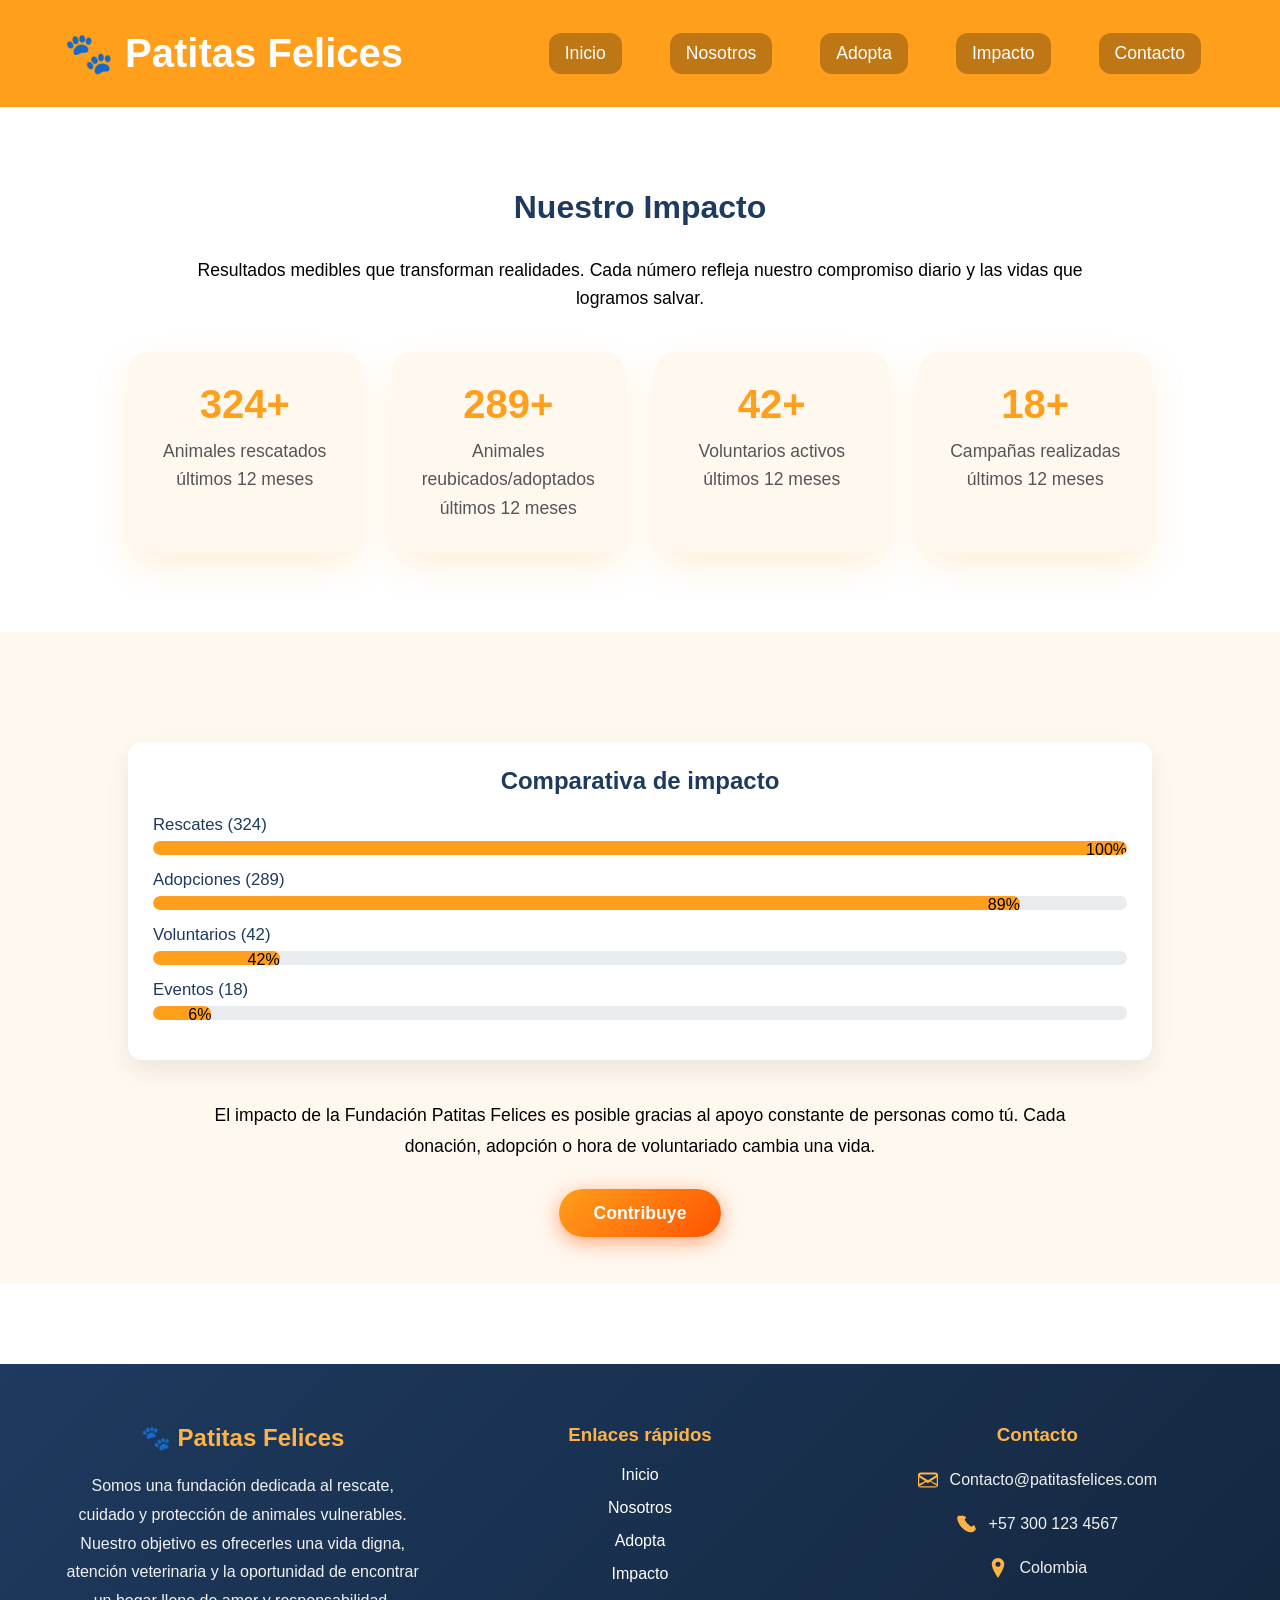
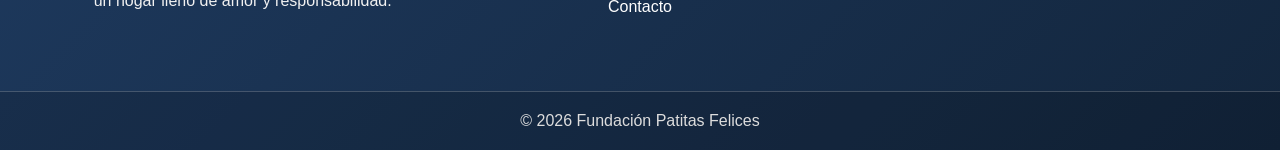
==== impacto.html @ 43687f32 "Add files via upload" ====
<!DOCTYPE html>
<html lang="en">
<head>
    <meta charset="UTF-8">
    <meta name="viewport" content="width=device-width, initial-scale=1.0">
    <title>Nuestro Impacto | Patitas Felices</title>
    <link rel="stylesheet" href="styles.css">
</head>
<body>
    <header>
        <div class="logo" id="inicio">
            <h2>🐾 Patitas Felices</h2>
    
            <nav class="nav-links">
                <a href="index.html">Inicio</a>
                <a href="nosotros.html">Nosotros</a>
                <a href="adopta.html">Adopta</a>
                <a href="impacto.html">Impacto</a>
                <a href="contacto.html">Contacto</a>
            </nav>
        </div>
    </header>

    <section class="impacto">
        <h2>Nuestro Impacto</h2>

        <p>Resultados medibles que transforman realidades. 
        Cada número refleja nuestro compromiso diario y las vidas que logramos salvar.</p>
        
        <div class="estadisticas">
    
            <div class="dato">
                <h3>324+</h3>
                <p>Animales rescatados</p>
                <p>últimos 12 meses</p>
            </div>
    
            <div class="dato">
                <h3>289+</h3>
                <p>Animales reubicados/adoptados</p>
                <p>últimos 12 meses</p>
            </div>
    
            <div class="dato">
                <h3>42+</h3>
                <p>Voluntarios activos</p>
                <p>últimos 12 meses</p>
            </div>
    
            <div class="dato">
                <h3>18+</h3>
                <p>Campañas realizadas</p>
                <p>últimos 12 meses</p>
            </div>
    
        </div>
    </section>

    <section>
        <div class="contenedor">
            <div class="grafica">

                <h2>Comparativa de impacto</h2>
                <div class="bar-row">
                <div class="bar-label">Rescates (324)</div>
                <div class="bar">
                <div class="bar-fill" style="width:100%">100%</div>
                </div>
                </div>
        
                <div class="bar-row">
                <div class="bar-label">Adopciones (289)</div>
                <div class="bar">
                <div class="bar-fill" style="width:89%">89%</div>
                </div>
                </div>
        
                <div class="bar-row">
                <div class="bar-label">Voluntarios (42)</div>
                <div class="bar">
                <div class="bar-fill" style="width:13%">42%</div>
                </div>
                </div>
        
                <div class="bar-row">
                <div class="bar-label">Eventos (18)</div>
                <div class="bar">
                    <div class="bar-fill" style="width:6%">6%</div>
                </div>
                </div>
        
            </div>
        
            <section class="parrafo">
                <p>
                El impacto de la Fundación Patitas Felices es posible gracias al apoyo constante de personas como tú.
                Cada donación, adopción o hora de voluntariado cambia una vida.
                </p>
                <a href="#f" class="btn">Contribuye</a>
            </section>
            </div>
        </div>
    </section>


    <footer>

        <div class="footer-container">
    
            <div class="footer-info">
    
                <h2>🐾 Patitas Felices</h2>
    
                <p>
                    Somos una fundación dedicada al rescate, cuidado y protección de animales vulnerables. Nuestro objetivo es ofrecerles una vida digna, atención veterinaria y la oportunidad de encontrar un hogar lleno de amor y responsabilidad.
                </p>
    
            </div>
    
            <div class="footer-links">
    
                <h3>Enlaces rápidos</h3>
    
                <a href="#inicio">Inicio</a>
                <a href="nosotros.html">Nosotros</a>
                <a href="adopta.html">Adopta</a>
                <a href="impacto.html">Impacto</a>
                <a href="contacto.html">Contacto</a>
    
            </div>
    
            <div class="footer-contacto">
    
                <h3>Contacto</h3>
    
                <p><svg xmlns="http://www.w3.org/2000/svg" 
                    width="20" 
                    height="20" 
                    fill="currentColor" 
                    viewBox="0 0 16 16">
                    
                    <path d="M0 4a2 2 0 0 1 2-2h12a2 2 0 0 1 2 2v8a2 2 0 0 1-2 2H2a2 2 0 0 1-2-2V4zm2-.5a.5.5 0 0 0-.5.5v.217l6.5 4.062 6.5-4.062V4a.5.5 0 0 0-.5-.5H2zm13 2.383-4.708 2.942L15 11.117V5.883zm-.034 6.634-5.396-3.372L8 10.583l-1.57-.938-5.396 3.372A.5.5 0 0 0 2 13h12a.5.5 0 0 0 .966-.483zM1 11.117l4.708-2.292L1 5.883v5.234z"/>
                    
                    </svg> Contacto@patitasfelices.com</p>
    
                <p><svg xmlns="http://www.w3.org/2000/svg" 
                    width="20" 
                    height="20" 
                    fill="currentColor" 
                    viewBox="0 0 16 16">
                    
                    <path d="M3.654 1.328a.678.678 0 0 1 .737-.168l2.522 1.01c.329.132.445.515.27.806l-1.07 1.61a11.72 11.72 0 0 0 5.516 5.516l1.61-1.07c.291-.175.674-.059.806.27l1.01 2.522a.678.678 0 0 1-.168.737l-1.272 1.272c-.74.74-1.846 1.065-2.877.702C6.548 14.547 1.453 9.452.298 4.177c-.363-1.03-.038-2.137.702-2.877L3.654 1.328z"/>
                    
                    </svg> +57 300 123 4567</p>
    
                <p><svg xmlns="http://www.w3.org/2000/svg" 
                    width="20" 
                    height="20" 
                    fill="currentColor" 
                    viewBox="0 0 16 16">
                    
                    <path d="M8 0a5 5 0 0 0-5 5c0 3.5 5 11 5 11s5-7.5 5-11a5 5 0 0 0-5-5zm0 7a2 2 0 1 1 0-4 2 2 0 0 1 0 4z"/>
                    
                    </svg> Colombia</p>
    
            </div>
    
        </div>
    
        <div class="footer-copy">
    
            <p>
                © 2026 Fundación Patitas Felices
            </p>
    
        </div>
    
    </footer>

</body>
</html>
---- styles.css ----
*{
    margin: 0;
    padding: 0;
    box-sizing: border-box;
    font-family: "Poppins", sans-serif;
}

.logo{
    display: flex;
    justify-content: space-between;
    align-items: center;
    padding: 18px 5%;
    background-color: #FF9F1C;
    border-bottom: 2px solid #ffffff;
    animation: bajar 0.8s ease;
    transition: all 0.3s ease;
}

.logo h2{
    display: inline-block;
    font-size: 2.5rem;
    font-weight: 700;
    color: white;
    cursor: pointer;
    transition: 0.3s;
}

.logo h2:hover{
    transform: scale(1.2);
}

.nav-links{
    display: flex;
    gap: 18px;
    flex-wrap: wrap;
}

.nav-links a{
    color: white;
    background-color: rgba(0, 0, 0, 0.25);
    text-decoration: none;
    font-weight: 500;
    font-size: 1.1rem;
    border-radius: 12px;
    padding: 10px 16px;
    margin: 15px;
    transition: 0.3s;
}

.nav-links a:hover{
    transform: translateY(-8px);
    background-color: #1E3A5F;
    box-shadow: 0 5px 15px rgba(0,0,0,0.2);
}

.banner{
    position: relative;
    height: 90vh;
    display: flex;
    justify-content: center;
    align-items: center;
    text-align: center;
    color: #ffffff;
}

.banner-img{
    position: absolute;
    width: 100%;
    height: 100%;
    object-fit: cover;
}

.overlay{
    position: absolute;
    width: 100%;
    height: 100%;
    background-color: rgba(0,0,0,0.5);
}

.banner-texto{
    position: relative;
    padding: 3rem 2rem;
    border-radius: 2rem;
    max-width: 750px;
}

.banner-texto h1{
    font-size: 2.2rem;
    margin-bottom: 1rem;
    color: #ffffff;
}

.banner-texto p{
    font-size: 1.2rem;
    margin-bottom: 2rem;
    color: #f1f1f1;
}

.btn{
    text-decoration: none;
    font-size: 1.1rem;
    font-weight: bold;
    color: white;
    background: linear-gradient(135deg, #FF9F1C, #ff5400);
    padding: 14px 35px;
    border-radius: 3rem;
    transition: 0.3s;
    box-shadow: 0 5px 20px rgba(255, 84, 0, 0.5);
}

.btn:hover{
    background: linear-gradient(135deg, #ffb347, #ff3c00);
}
.resumen{
    padding: 80px 10%;
    text-align: center;
    background: #fff8ef;
}

.resumen h2{
    color: #1E3A5F;
    margin-bottom: 20px;
    font-size: 2rem;
}

.resumen p{
    max-width: 900px;
    margin: auto;
    line-height: 1.8;
    font-size: 1.1rem;
}

.acciones{
    padding: 80px 10%;
    text-align: center;
}

.acciones h2{
    margin-bottom: 30px;
    color: #1E3A5F;
}

.acciones-grid{
    display: flex;
    justify-content: center;
    gap: 20px;
    flex-wrap: wrap;
}

.acciones-grid a{
    text-decoration: none;
    background: linear-gradient(135deg,#FF9F1C,#ffb347);
    color: white;
    padding: 15px 25px;
    border-radius: 15px;
    font-weight: 600;
    transition: .3s;
}

.acciones-grid a:hover{
    background: #1E3A5F;
    transform: translateY(-5px);
}

.mision-vision{
    display: flex;
    gap: 30px;
    flex-wrap: wrap;
    padding: 80px 10%;
    background: linear-gradient(180deg, #fff8ef, #ffffff);
}

.mision,
.vision{
    flex: 1;
    min-width: 300px;
    background: linear-gradient(135deg,#ffffff,#fff8ef);
    padding: 35px;
    border-radius: 20px;
    box-shadow: 0 10px 25px rgba(0,0,0,.1);
    transition: .4s;
}

.mision:hover,
.vision:hover{
    transform: translateY(-10px);
    box-shadow: 0 15px 35px rgba(255,159,28,.25);
}

.mision h2,
.vision h2{
    color: #1E3A5F;
    margin-bottom: 20px;
    font-size: 2rem;
    text-align: center;
}

.mision p,
.vision p{
    line-height: 1.8;
    font-size: 1.05rem;
    color: #555;
    text-align: center;
}

.acciones-grid a,
.mision h2,
.vision h2{
    display: flex;
    align-items: center;
    justify-content: center;
    gap: 10px;
}

.acciones-grid svg{
    flex-shrink: 0;
}

.mision h2 svg,
.vision h2 svg{
    transition: .3s;
}

.mision:hover h2 svg,
.vision:hover h2 svg{
    transform: scale(1.15);
}

.carrusel{
    overflow: hidden;
    background: #fff8ef;
    padding: 80px 0;
}

.carrusel h2{
    text-align: center;
    margin-bottom: 30px;
    color: #1E3A5F;
    font-size: 2rem;
}

.slides{
    display: flex;
    width: 300%;
    animation: slide 12s infinite;
}

.slide{
    width: 100%;
    position: relative;
    flex: 0 0 33.333%;
}

.slide img{
    width: 100%;
    height: 500px;
    object-fit: cover;
}

.slide h3{
    position: absolute;
    bottom: 30px;
    left: 50%;
    transform: translateX(-50%);
    background: rgba(0,0,0,.6);
    color: white;
    padding: 15px 25px;
    border-radius: 10px;
}

.testimonios{
    padding: 80px 10%;
    background: #ffffff;
}

.testimonios h2{
    text-align: center;
    margin-bottom: 40px;
    color: #1E3A5F;
    font-size: 2rem;
}

.testimonios-grid{
    display: flex;
    gap: 25px;
    flex-wrap: wrap;
}

.testimonio{
    flex: 1;
    min-width: 280px;
    background: white;
    padding: 25px;
    border-radius: 15px;
    box-shadow: 0 15px 35px rgba(255,159,28,.25);
    transition: .3s;
}

.testimonio:hover{
    transform: translateY(-8px);
}

.testimonio h4{
    margin-top: 15px;
    color: #FF9F1C;
}

#galeria h2{
    text-align: center;
    color: #1E3A5F;
    font-size: 2rem;
    margin-bottom: 50px;
}

@keyframes slide{

    0%,30%{
        transform: translateX(0);
    }

    33%,63%{
        transform: translateX(-33.33%);
    }

    66%,100%{
        transform: translateX(-66.66%);
    }
}

img {
    display: block;
    max-width: 100%;
    height: auto;
}

.container{
    display: grid;
    place-items: center;
    margin-inline: 1.5rem;
    padding-block: 2rem;
}

.card__container{
    display: grid;
    grid-template-columns: repeat(4, 1fr);
    gap: 2rem;
    justify-items: center;
}

.card__article{
    position: relative;
    overflow: hidden;
    height: 420px;
    transition: .3s;
}
.card__article:hover{
    transform: translateY(-8px);
}

.card__img{
    width: 328px;
    height: 400px;
    object-fit: cover;
    border-radius: 1.5rem;
    box-shadow: 0 8px 20px rgba(0,0,0,.15);
}

.card__img:hover{
    opacity: .9;
}

.card__data{
    width: 85%;
    background-color: rgba(255,255,255,.95);
    padding: 1rem;
    border-radius: 1rem;
    position: absolute;
    left: 50%;
    bottom: -120px;
    transform: translateX(-50%);
    text-align: center;
    transition: .4s;
    box-shadow: 0 10px 25px rgba(0,0,0,.15);
}

.card__description{
    display: block;
    font-size: .9rem;
    color: #666;
    margin-bottom: .5rem;
    letter-spacing: .3px;
}

.card__title{
    font-size: 1.6rem;
    font-weight: 700;
    color: #222;
    margin-bottom: 1rem;
}

.card__button{
    background: linear-gradient(135deg, #FF9F1C, #ffbf69);
    color: #fff;
    text-decoration: none;
    padding: 12px 24px;
    border-radius: 999px;
    font-size: .95rem;
    font-weight: 600;
    transition: all .3s ease;
    box-shadow: 0 5px 15px rgba(255,159,28,0.4);
}

.card__button:hover{
    transform: scale(1.05);
    background: linear-gradient(135deg, #ff9100, #ffb347);
    box-shadow: 0 8px 20px rgba(255,159,28,0.5);
}

.card__article:hover .card__data{
    bottom: 15px;
}


footer{
    width: 100%;
    background: linear-gradient(135deg, #1E3A5F, #13263d);
    color: white;
    margin-top: 80px;
}

.footer-container{
    width: 100%;
    max-width: 1400px;
    margin: auto;
    display: grid;
    grid-template-columns: repeat(auto-fit, minmax(250px,1fr));
    gap: 40px;
    padding: 60px 5%;
}

.footer-container h2,
.footer-container h3{
    margin-bottom: 20px;
    color: #FFB347;
    text-align: center;
}

.footer-container h2:hover{
    transform: scale(1.2);
}

.footer-container p{
    line-height: 1.8;
    color: #f1f1f1;
    text-align: center;
}

.footer-links a{
    display: block;
    text-decoration: none;
    color: white;
    margin-bottom: 15px;
    transition: .3s;
    text-align: center;
}

.footer-links a:hover{
    color: #FFB347;
    transform: translateX(5px);
}

.footer-contacto p{
    display: flex;
    justify-content: center;
    align-items: center;
    gap: 12px;
    margin-bottom: 15px;
}

.footer-contacto svg{
    color: #FFB347;
}

.footer-copy{
    width: 100%;
    border-top: 1px solid rgba(255,255,255,.2);
    text-align: center;
    padding: 20px;
    background: rgba(0,0,0,.15);
}

.footer-copy p{
    color: #ddd;
}

.footer-contacto p{
    display: flex;
    align-items: center;
    justify-content: center;
    gap: 12px;
    margin-bottom: 15px;
}

.footer-contacto svg{
    color: #FFB347;
    transition: 0.3s;
}

.footer-contacto p:hover{
    color: #FFB347 ;
}

.footer-contacto p:hover svg{
    transform: scale(1.6) rotate(2deg);
}

.catalogo-titulo{
    text-align: center;
    padding: 50px 20px;
}

.catalogo-titulo h1{
    font-size: 3rem;
    color: #1E3A5F;
    margin-bottom: 15px;
}

.catalogo-titulo p{
    color: #666;
    font-size: 1.1rem;
}

.estado{
    display: inline-block;
    padding: 6px 14px;
    border-radius: 20px;
    font-size: .8rem;
    font-weight: 600;
    margin-bottom: 10px;
    color: white;
}

.disponible{
    background: #28a745;
}

.adoptado{
    background: #dc3545;
}

.banner-contacto {
    background: linear-gradient(135deg, #1E3A5F, #13263d);
    padding: 120px 10%;
    text-align: center;
    color: white;
}

.banner-contacto h1 {
    font-size: 3rem;
    margin-bottom: 20px;
}

.banner-contacto p {
    font-size: 1.2rem;
    max-width: 700px;
    margin: 0 auto;
}

.contacto-info {
    padding: 80px 10%;
    background: #fff8ef;
}

.contacto-info h2 {
    text-align: center;
    color: #1E3A5F;
    margin-bottom: 40px;
    font-size: 2rem;
}

.contacto-grid {
    display: flex;
    gap: 25px;
    flex-wrap: wrap;
    justify-content: center;
}

.contacto-card {
    flex: 1;
    min-width: 280px;
    background: #ffffff;
    padding: 30px;
    border-radius: 20px;
    text-align: center;
    box-shadow: 0 5px 20px rgba(0,0,0,0.1);
    transition: transform 0.3s ease;
}

.contacto-card:hover {
    transform: translateY(-8px);
}

.contacto-card h3 {
    color: #FF9F1C;
    margin-bottom: 15px;
}

.contacto-card p {
    line-height: 1.8;
}

.formulario-contacto {
    padding: 80px 10%;
}

.formulario-contacto h2 {
    text-align: center;
    color: #1E3A5F;
    margin-bottom: 40px;
    font-size: 2rem;
}

.contact-form {
    max-width: 750px;
    margin: 0 auto;
    background: #ffffff;
    padding: 40px;
    border-radius: 20px;
    box-shadow: 0 10px 30px rgba(0,0,0,0.1);
}

.input-group {
    display: flex;
    flex-direction: column;
    margin-bottom: 20px;
}

.input-group label {
    margin-bottom: 8px;
    font-weight: 600;
    color: #1E3A5F;
}

.input-group input,
.input-group textarea,
.input-group select {
    padding: 15px;
    border: 2px solid #e5e5e5;
    border-radius: 12px;
    font-size: 1rem;
    transition: border-color 0.3s ease, box-shadow 0.3s ease;
}

.input-group input:focus,
.input-group textarea:focus,
.input-group select:focus {
    border-color: #FF9F1C;
    outline: none;
    box-shadow: 0 0 10px rgba(255,159,28,0.3);
}

input:required:placeholder-shown,
textarea:required:placeholder-shown,
select:required:invalid{
    border: 2px solid #dc3545;
}

input:valid,
textarea:valid,
select:valid{
    border: 2px solid #28a745;
}

.error{
    border:2px solid #dc3545 !important;
}

.success{
    border:2px solid #28a745 !important;
}
.contact-form .btn {
    width: 100%;
    border: none;
    cursor: pointer;
    margin-top: 10px;
    padding: 15px;
    border-radius: 12px;
    background: linear-gradient(135deg, #FF9F1C, #ffb347);
    color: white;
    font-weight: 600;
    transition: transform 0.3s ease, background 0.3s ease;
}

.contact-form .btn:hover {
    transform: translateY(-3px);
}

.voluntariado {
    padding: 80px 10%;
    background: #fff8ef;
}

.voluntariado h2 {
    text-align: center;
    color: #1E3A5F;
    margin-bottom: 40px;
    font-size: 2rem;
}

.voluntariado-grid {
    display: flex;
    gap: 25px;
    flex-wrap: wrap;
}

.voluntariado-card {
    flex: 1;
    min-width: 300px;
    background: #ffffff;
    padding: 35px;
    border-radius: 20px;
    box-shadow: 0 5px 20px rgba(0,0,0,0.1);
    transition: transform 0.3s ease;
}

.voluntariado-card:hover {
    transform: translateY(-8px);
    background: #1E3A5F;
    color: white;
}

.voluntariado-card h3 {
    color: #FF9F1C;
    margin-bottom: 15px;
}

.voluntariado-card p {
    line-height: 1.8;
}

.redes-sociales {
    padding: 80px 10%;
}

.redes-sociales h2 {
    text-align: center;
    color: #1E3A5F;
    margin-bottom: 40px;
    font-size: 2rem;
}

.redes-grid {
    display: flex;
    justify-content: center;
    gap: 20px;
    flex-wrap: wrap;
}

.redes-grid a {
    text-decoration: none;
    color: white;
    background: linear-gradient(135deg, #FF9F1C, #ffb347);
    padding: 15px 25px;
    border-radius: 15px;
    font-weight: 600;
    transition: transform 0.3s ease, background 0.3s ease;
}

.redes-grid a:hover {
    background: #1E3A5F;
    transform: translateY(-5px);
}

a svg{
    margin-right: 8px;
    vertical-align: middle;
}

.banner-nosotros {
    background: linear-gradient(135deg, #1E3A5F, #13263d);
    padding: 120px 10%;
    text-align: center;
    color: white;
}

.banner-nosotros h1 {
    font-size: 3rem;
    margin-bottom: 15px;
}

.banner-nosotros p {
    font-size: 1.2rem;
    max-width: 700px;
    margin: 0 auto;
}

.historia {
    padding: 80px 10%;
    text-align: center;
    background: #fff8ef;
}

.historia h2 {
    color: #1E3A5F;
    margin-bottom: 20px;
    font-size: 2rem;
}

.historia p {
    max-width: 800px;
    margin: 0 auto;
    line-height: 1.8;
}

.mision-vision {
    padding: 80px 10%;
    display: flex;
    gap: 25px;
    flex-wrap: wrap;
    justify-content: center;
    background: white;
}

.mision-vision .card {
    flex: 1;
    min-width: 300px;
    background: #fff8ef;
    padding: 30px;
    border-radius: 20px;
    box-shadow: 0 5px 20px rgba(0,0,0,0.1);
    transition: transform 0.3s ease;
    text-align: center;
}

.mision-vision .card:hover {
    transform: translateY(-8px);
}

.mision-vision h2 {
    color: #FF9F1C;
    margin-bottom: 15px;
}

.mision-vision p {
    line-height: 1.8;
}

.valores {
    padding: 80px 10%;
    background: #fff8ef;
    text-align: center;
    list-style: none;
}

.valores h2 {
    color: #1E3A5F;
    margin-bottom: 30px;
    font-size: 2rem;
}

.valores ul {
    list-style: none;
    padding: 0;
    max-width: 500px;
    margin: 0 auto;
}

.valores li {
    background: white;
    margin-bottom: 15px;
    padding: 15px;
    border-radius: 12px;
    box-shadow: 0 5px 15px rgba(0,0,0,0.08);
    font-size: 1.1rem;
    transition: all 0.3s ease;
    cursor: pointer;
}

.valores li:hover {
    transform: translateY(-5px);
    color: white;
}

.valor-amor:hover {
    background: #ff4d6d;
}

.valor-solidaridad:hover {
    background: #4895ef;
}

.valor-responsabilidad:hover {
    background: #274c77;
}

.valor-respeto:hover {
    background: #40916c;
}

.valor-compromiso:hover {
    background: #ffb347;
}

.trabajo {
    padding: 80px 10%;
    background: #fff8ef;
    text-align: center;
}

.trabajo h2 {
    color: #1E3A5F;
    margin-bottom: 20px;
    font-size: 2rem;
}

.trabajo p {
    max-width: 800px;
    margin: 0 auto;
    line-height: 1.8;
}
.adopcion h2{
    color: #1E3A5F;
    margin-bottom: 20px;
    font-size: 2rem;
}
.adopcion{
    padding: 80px 10%;
    background: #fff8ef;
    text-align: center;
}

.pasos-adopcion{
    display: flex;
    gap: 20px;
    flex-wrap: wrap;
    margin-top: 40px;
}

.paso{
    flex: 1;
    min-width: 220px;
    background: white;
    padding: 25px;
    border-radius: 20px;
    box-shadow: 0 5px 15px rgba(0, 0, 0, 0.1);
    transition: .3s;
}
.paso:hover{
    transform: translateY(-10px);
}
.paso h3{
    color: #ffb347;
}
.paso p{
    font-size: 1.1rem;
    max-width: 900px;
}

.perfil-animal{
    display:flex;
    gap:50px;
    padding:80px 10%;
    flex-wrap:wrap;
    align-items:center;
}

.perfil-img{
    flex:1;
    min-width:350px;
}

.perfil-img img{
    width:100%;
    border-radius:20px;
    box-shadow:0 10px 25px rgba(0,0,0,.15);
}

.info-animal{
    flex:1;
    min-width:350px;
}

.info-animal h1{
    color:#1E3A5F;
    margin:20px 0;
    font-size:3rem;
}

.info-animal p{
    line-height:1.8;
    margin-bottom:25px;
    font-size: 1.1rem;
    max-width: 900px;
}

.caracteristicas{
    display:grid;
    grid-template-columns:repeat(auto-fit,minmax(200px,1fr));
    gap:15px;
    margin-bottom:30px;
}

.caracteristica{
    background:#fff8ef;
    padding:15px;
    border-radius:12px;
    font-size: 1.1rem;
    transition: .3s;
}
.caracteristica strong{
    color:  #ffb347;
}
.caracteristica:hover{
    transform: translateY(-5px);
    background:#eff6ff;
}


@keyframes bajar {
    from {
    opacity: 0;
    transform: translateY(-40px);
    }
    to {
    opacity: 1;
    transform: translateY(0);
    }
}

@keyframes show-data {
    50% {
        transform: translateY(-10rem);
    }

    100% {
        transform: translateY(-7rem);
    }
}


@media screen and (max-width: 768px){

    .logo{
        flex-direction: column;
        padding: 15px;
        text-align: center;
    }

    .logo h2{
        font-size: 2rem;
        margin-bottom: 10px;
    }

    .nav-links{
        justify-content: center;
    }

    .nav-links a{
        margin: 5px;
        padding: 8px 12px;
        font-size: .95rem;
    }

    .banner{
        height: 70vh;
    }

    .banner-texto{
        padding: 2rem 1rem;
    }

    .banner-texto h1{
        font-size: 2rem;
    }

    .banner-texto p{
        font-size: 1rem;
    }

    .slide img{
        height: 250px;
    }

    .slide h3{
        font-size: .9rem;
        padding: 10px 15px;
    }

    .card__container{
        grid-template-columns: 1fr;
    }

    .card__article{
        margin: auto;
    }

    .footer-contacto p{
        justify-content: center;
    }

    .banner-contacto h1{
        font-size: 2.2rem;
    }

    .contacto-grid,
    .voluntariado-grid{
        flex-direction: column;
    }

    .contacto-card,
    .voluntariado-card{
        width: 100%;
    }
}

@media screen and (min-width: 1120px){

    .card__container{
        grid-template-columns: repeat(4, 1fr);
    }

    .card__img{
        width: 348px;
        height: 400px;
        object-fit: cover;
    }

    .card__data{
        width: 316px;
        padding-inline: 2.5rem;
    }
}

@media screen and (min-width:769px) and (max-width:1119px){

    .card__container{
        grid-template-columns: repeat(2,1fr);
        column-gap: 2rem;
    }

    .card__article{
        margin: auto;
    }

}

@media screen and (max-width: 340px) {

    .container {
        margin-inline: 1rem;
    }

    .card__data {
        width: 250px;
        padding: 1rem;
    }
}

.impacto{
    padding: 80px 10%;
    background: #fff;
    text-align: center;
}

.impacto h2{
    color: #1E3A5F;
    margin-bottom: 30px;
    font-size: 2rem;
}

.impacto p{
    margin: 0 auto;
    max-width: 900px;
    line-height: 1.6;
    font-size: 1.1rem;
}


.estadisticas{
    display: grid;
    grid-template-columns: repeat(auto-fit, minmax(200px, 1fr));
    gap: 30px;
    margin-top: 40px;
}

.dato{
    background: #fff8ef;
    padding: 30px;
    border-radius: 20px;
    box-shadow: 0 15px 35px rgba(255,159,28,.15);
    transition: 0.3s ease;
}

.dato:hover{
    transform: translateY(-20px);
    background: rgba(31, 59, 97, 0.08);
    box-shadow: 0 10px 25px rgba(0,0,0,0.08);
}

.dato h3{
    color: #FF9F1C;
    font-size: 2.5rem;
    margin-bottom: 10px;
}

.dato p{
    color: #555;
}


.contenedor{
    padding: 60px 10%;
    background: #fff8ef;
}


.grafica{
    margin-top: 50px;
    background: white;
    padding: 25px;
    border-radius: 14px;
    transition: 0.3s ease;
    box-shadow: 0 10px 25px rgba(0,0,0,0.08);
}

.grafica:hover{
    transform: translateY(-10px);
    box-shadow: 0 15px 30px rgba(30, 58, 95, 0.15);
}

.grafica h2{
    text-align: center;
    color: #1E3A5F;
    margin-bottom: 20px;
}


.bar-row{
    margin: 15px 0;
}

.bar-label{
    font-size: 1.05rem;
    margin-bottom: 6px;
    color: #1E3A5F;
}

.bar{
    height: 14px;
    background: #e9ecef;
    border-radius: 10px;
    overflow: hidden;
}

.bar-fill{
    height: 100%;
    background: #FF9F1C;
    border-radius: 10px;
    text-align: end;
}


.parrafo{
    margin-top: 40px;
    text-align: center;
}

.parrafo p{
    margin: 0 auto 40px;
    max-width: 900px;
    line-height: 1.8;
    font-size: 1.1rem;
}


.btn{
    text-decoration: none;
    font-size: 1.1rem;
    font-weight: bold;
    color: white;
    background: linear-gradient(135deg, #FF9F1C, #ff5400);
    padding: 14px 35px;
    border-radius: 3rem;
    box-shadow: 0 5px 20px rgba(255, 84, 0, 0.5);
}
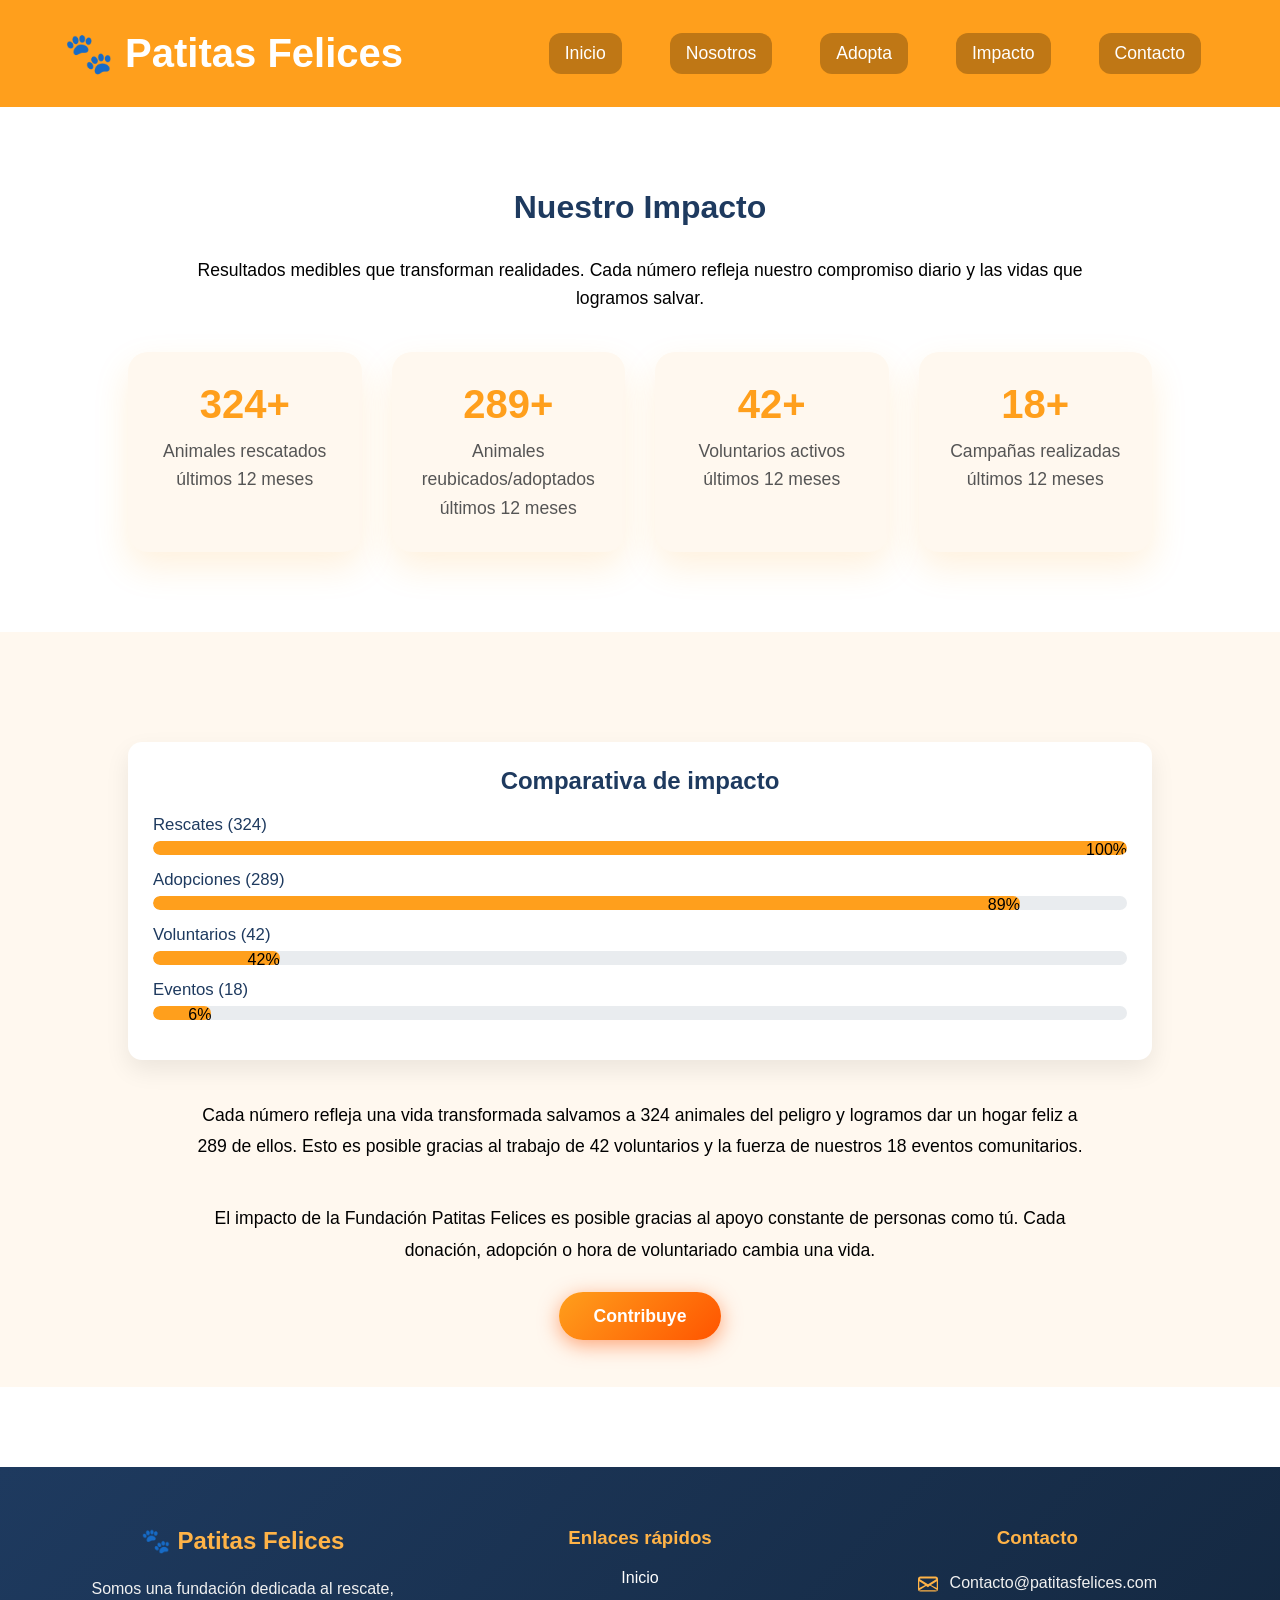
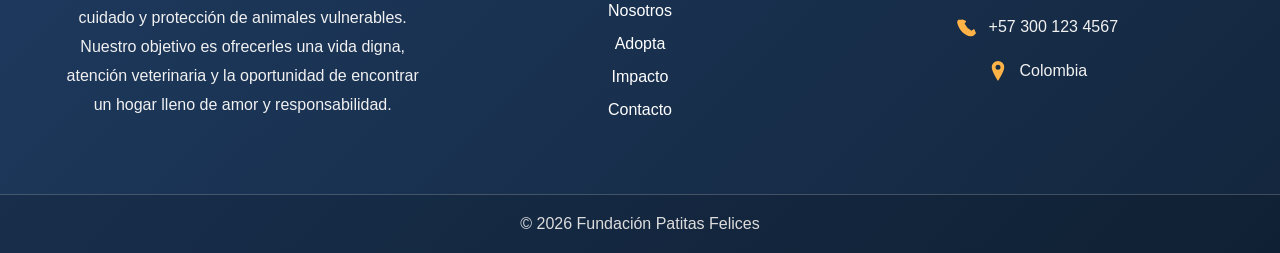
==== commit 6a521ae9: "Add files via upload" ====
--- a/impacto.html
+++ b/impacto.html
@@ -88,10 +88,10 @@
                     <div class="bar-fill" style="width:6%">6%</div>
                 </div>
                 </div>
-        
             </div>
         
             <section class="parrafo">
+                <p>Cada número refleja una vida transformada salvamos a 324 animales del peligro y logramos dar un hogar feliz a 289 de ellos. Esto es posible gracias al trabajo de 42 voluntarios y la fuerza de nuestros 18 eventos comunitarios.</p>
                 <p>
                 El impacto de la Fundación Patitas Felices es posible gracias al apoyo constante de personas como tú.
                 Cada donación, adopción o hora de voluntariado cambia una vida.
--- a/styles.css
+++ b/styles.css
@@ -1234,7 +1234,6 @@
     margin-bottom: 20px;
 }
 
-
 .bar-row{
     margin: 15px 0;
 }
